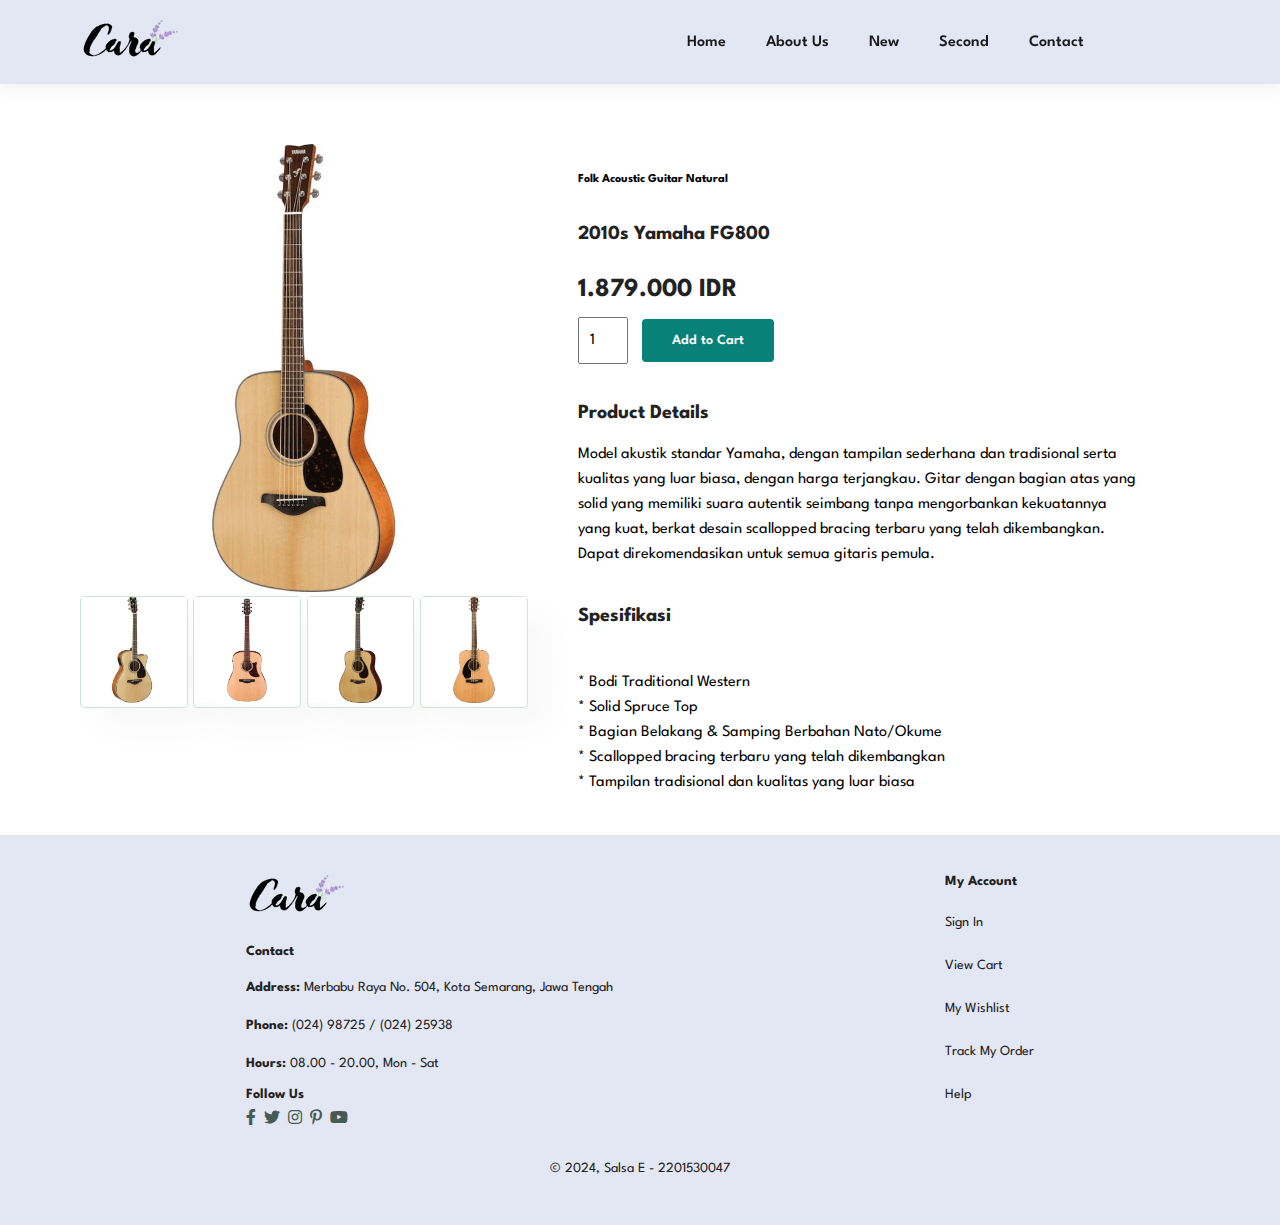
==== 2010s-yamaha-na.html @ 7b3b7b83 "updating index" ====
<!DOCTYPE html>
<html lang="en">

    <head>
        <meta charset="UTF-8">
        <meta http-equiv="X-UA-Compatible" content="IE=edge">
        <meta name="viewport" content="width=device-width, initial-scale=1.0">
        <title>Cara Coustic</title>
        <link rel="stylesheet" href="https://pro.fontawesome.com/releases/v5.10.0/css/all.css" />

        <link rel="stylesheet" href="style.css">
    </head>

    <body>
        <!-- SECTION HEADER -->
        <section id="header">
            <a href="#"><img src="img/logo.png" alt="" class="logo" alt=""></a>

            <div>
                <ul id="navbar">
                    <li><a href="index.html">Home</a></li>
                    <li><a href="about.html">About Us</a></li>
                    <li><a href="new.html">New</a></li>
                    <li><a href="second.html">Second</a></li>
                    <li><a href="contact.html">Contact</a></li>
                    <li id="lg-bag"><a href="cart.html"><i class="far fa-shopping-bag"></i></a></li>
                    <li id="lg-love"><a href="wishlist.html"><i class="fa fa-heart-o"></i></a></li>
                    <a href="#" id="close"><i class="far fa-times"></i></a>
                </ul>
            </div>
            <div id="mobile">
                <a href="cart.html"><i class="far fa-shopping-bag"></i></i></a>
                <a href="wishlist.html"><i class="fa fa-heart-o"></i></a>
                <i id="bar" class="fas fa-outdent"></i>
            </div>
        </section>

        <!-- SECTION PRODUK YANG DIJUAL -->
        <section id="prodetails" class="section-p1">
            <div class="single-pro-image">
                <img src="img/product-guitar-index/2010s Yamaha FG800 Folk Acoustic Guitar Natural.jpg" width="100%" id="MainImg" alt="">

                <div class="small-img-group">
                    <div class="small-img-col">
                        <img src="img/product-guitar-index/2021 Yamaha FSX820C Natural.jpg" width="100%" class="small-img" alt="">
                    </div>
                    <div class="small-img-col">
                        <img src="img/product-guitar-index/Ibanez AAD100E-OPN.jpg" width="100%" class="small-img" alt="">
                    </div>
                    <div class="small-img-col">
                        <img src="img/product-guitar-index/Yamaha FG9 M Solid Mahogany.jpg" width="100%" class="small-img" alt="">
                    </div>
                    <div class="small-img-col">
                        <img src="img/product-guitar-index/Fender CD-60S Left-Handed _ Reverb.jpg" width="100%" class="small-img" alt="">
                    </div>
                </div>
            </div>

            <div class="single-pro-details">
                <h6>Folk Acoustic Guitar Natural</h6>
                <h4>2010s Yamaha FG800</h4>
                <h2>1.879.000 IDR</h2>
                <input type="number" value="1">
                <button class="normal">Add to Cart</button>
                <h4>Product Details</h4>
                <span>Model akustik standar Yamaha, dengan tampilan sederhana dan tradisional serta kualitas yang luar biasa, dengan harga terjangkau. Gitar dengan bagian atas yang solid yang memiliki suara autentik seimbang tanpa mengorbankan kekuatannya yang kuat, berkat desain scallopped bracing terbaru yang telah dikembangkan. Dapat direkomendasikan untuk semua gitaris pemula.  
                </span>
                <h4>Spesifikasi</h4>
                <span><br>* Bodi Traditional Western
                <br>* Solid Spruce Top
                <br>* Bagian Belakang & Samping Berbahan Nato/Okume
                <br>* Scallopped bracing terbaru yang telah dikembangkan
                <br>* Tampilan tradisional dan kualitas yang luar biasa</span>

            </div>
        </section>

        <!-- SECTION FOOTER -->
        <footer class="section-p1">
            <div class="col">
                <img class="logo" src="img/logo.png" alt="">
                <h4>Contact</h4>
                <p><strong>Address: </strong>Merbabu Raya No. 504, Kota Semarang, Jawa Tengah</p>
                <p><strong>Phone: </strong>(024) 98725 / (024) 25938</p>
                <p><strong>Hours: </strong>08.00 - 20.00, Mon - Sat</p>
                <div class="follow">
                    <h4>Follow Us</h4>
                    <div class="icon">
                        <i class="fab fa-facebook-f"></i>
                        <i class="fab fa-twitter"></i>
                        <i class="fab fa-instagram"></i>
                        <i class="fab fa-pinterest-p"></i>
                        <i class="fab fa-youtube"></i>
                    </div>
                </div>
            </div>

            <div class="col">
                <h4>My Account</h4>
                <a href="#">Sign In</a>
                <a href="#">View Cart</a>
                <a href="#">My Wishlist</a>
                <a href="#">Track My Order</a>
                <a href="#">Help</a>
            </div>

            <div class="copyright">
                <p>© 2024, Salsa E - 2201530047</p>
            </div>
        </footer>


        <script src="script.js"></script>
    </body>

</html>
---- style.css ----
@import url("https://fonts.googleapis.com/css2?family=Spartan:wght@100;200;300;400;500;600;700;800;900&display=swap");
* {
  margin: 0;
  padding: 0;
  box-sizing: border-box;
  font-family: "Spartan", sans-serif;
}

html {
  scroll-behavior: smooth;
}

/* Global Styles */

h1 {
  font-size: 50px;
  line-height: 64px;
  color: #222;
}

h2 {
  font-size: 46px;
  line-height: 54px;
  color: #222;
}

h4 {
  font-size: 20px;
  color: #222;
}

h6 {
  font-weight: 700;
  font-size: 12px;
}

p {
  font-size: 16px;
  color: #465b52;
  margin: 15px 0 20px 0;
}

.section-p1 {
  padding: 40px 80px;
}

.section-m1 {
  margin: 40px 0;
}

button.normal {
  font-size: 14px;
  font-weight: 600;
  padding: 15px 30px;
  color: #000;
  background-color: #fff;
  border-radius: 4px;
  cursor: pointer;
  border: none;
  outline: none;
  transition: 0.2s;
}

body {
  width: 100%;
}

#header {
  display: flex;
  align-items: center;
  justify-content: space-between;
  padding: 20px 80px;
  background: #E3E6F3;
  box-shadow: 0 5px 15px rgba(0, 0, 0, 0.06);
  z-index: 999;
  position: sticky;
  top: 0;
  left: 0;
}

#navbar {
  display: flex;
  align-items: center;
  justify-content: center;
}

#navbar li {
  list-style: none;
  padding: 0 20px;
  position: relative;
}


#navbar li a{
  text-decoration: none;
  text-decoration: 16px;
  font-weight: 600;
  color: #1a1a1a;
  transition: 0.3s ease;
}

#navbar li a:hover,
#navbar li a.active {
  color: #088178 ;
}

#navbar li a.active::after
#navbar li a:hover::after{
  content: "";
  width: 30px;
  height: 2px;
  background: #088178;
  position: absolute;
  bottom: -4px;
  left: 20px;

}

#mobile {
  display: none;
  align-items: center;
}

#close {
  display: none;
}

#hero {
  background-image: url("img/gitar-akustik-banner.png");
  height: 90vh;
  width: 100%;
  background-size: cover;
  background-position: top 25% right 0;
  padding: 0 80px;
  display: flex;
  flex-direction: column;
  align-items: flex-start;
  align-items: flex-start;
  justify-content: center;
}

#hero h4 {
  padding-bottom: 15px;
}

#hero h1 {
  color: #088178;
}

#hero button {
  background-image: url("img/button.png");
  background-color: transparent;
  color: #088178;
  border: 0;
  padding: 14px 80px 14px 65px;
  background-repeat: no-repeat;
  cursor: pointer;
  font-weight: 700;
  font-size: 15px;
}

#feature {
  display: flex;
  align-items: center;
  justify-content:space-around;
  flex-wrap: wrap;
} 

#feature .fe-box {
  width: 180px;
  text-align: center;
  padding: 25px 15px;
  box-shadow: 20px 20px 34px rgba(0, 0, 0, 0.03);
  border: 1px solid #cce7d0;
  border-radius: 4px;
  margin: 15px 0;
}

#feature .fe-box:hover {
  box-shadow: 10px 10px 54px rgba(70, 62, 221, 0.1);
}

#feature .fe-box img {
  width: 100%;
  margin-bottom: 10px;
}

#feature .fe-box h6 {
  display: inline-block;
  padding: 9px 8px 6px 8px;
  line-height: 1;
  border-radius: 4px;
  color: #088178;
  background-color: #d1e8f2;
}

#feature .fe-box:nth-child(2) h6 {
  background-color: #fddde4 ;
}

#feature .fe-box:nth-child(3) h6 {
  background-color: #cdebbc;
}

#feature .fe-box:nth-child(4) h6 {
  background-color: #cdd4f8;
}

#feature .fe-box:nth-child(5) h6 {
  background-color: #fff2e5;
}

#product1 {
  text-align: center;
}

#product1 .pro-container {
  display: flex;
  justify-content: space-between;
  padding-top: 20px;
  flex-wrap: wrap;
}

#product1 .pro {
  width: 23%;
  min-width: 250px;
  padding: 10px 12px;
  border: 1px solid #cce7d0;
  border-radius: 25px;
  cursor: pointer;
  box-shadow: 20px 20px 30px rgba(0, 0, 0, 0.02);
  margin: 15px 0;
  position: relative;
}

#product1 .pro:hover {
  box-shadow: 20px 20px 30px rgba(0, 0, 0, 0.06);
}

#product1 .pro img {
  width: 100%;
  border-radius: 20px;
}

#product1 .pro .des {
  text-align: start;
  padding: 10px 0;
}

#product1 .pro .des span {
  color: #606063;
  font-size: 12px;
}

#product1 .pro .des h5 {
  padding-top: 7px;
  color: #1a1a1a;
  font-size: 14px;
}

#product1 .pro .des i {
  font-size: 12px;
  color: rgb(243, 181, 25);
}

#product1 .pro .des h4 {
  padding-top: 7px;
  font-size: 15px;
  font-weight: 700;
  color: #088178;
}

#product1 .pro .cart, 
#product1 .pro .heart {
  width: 40px;
  height: 40px;
  line-height: 40px;
  border-radius: 50px;
  background-color: #e8f6ea;
  font-weight: 500;
  color: #088178;
  border: 1px solid #cce7d0;
  position: absolute;
  bottom: 20px;
  right: 10px;
}

#banner {
  display: flex;
  flex-direction: column;
  justify-content: center;
  align-items: center;
  text-align: center;
  background-image: url("img/banner/b-index.png");
  width: 100%;
  height: 40vh;
  background-size: cover;
  background-position: center;
}

#banner h4 {
  color: #fff;
  font-size: 16px;
}

#banner h2 {
  color: #fff;
  font-size: 30px;
  padding: 10px 0;
}

#banner h2 span {
  color: rgb(243, 181, 25);
}

#banner button:hover {
  background: #088178;
  color: #fff;
}

#product1 button:hover {
  background: #088178;
  color: #fff;
}

#product1 button {
  font-size: 14px;
  font-weight: 600;
  padding: 15px 30px;
  color: #fff;
  background-color: #000;
  border-radius: 4px;
  cursor: pointer;
  border: none;
  outline: none;
  transition: 0.2s;
}

footer {
  background-color: #E3E6F3;
  display: flex;
  flex-wrap: wrap;
  justify-content: space-around;
}

footer .col {
  display: flex;
  flex-direction: column;
  align-items: flex-start;
  margin-bottom: 20px;
}

footer .logo {
  margin-bottom: 30px;
}

footer h4 {
  font-size: 14px;
  padding-bottom: 8px;
}

footer p {
  font-size: 14px;
  text-decoration: none;
  color: #222;
  margin-bottom: 10px;
}

footer a {
  margin-top: 20px;
  font-size: 14px;
  text-decoration: none;
  color: #222;
  margin-bottom: 10px;
}

footer .follow {
  margin-top: 8px;
}

footer .follow i {
  color: #465b52;
  padding-right: 4px;
  cursor: pointer;
}

footer .follow i:hover,
footer a:hover {
  color: #088178;
}

footer .copyright {
  width: 100%;
  text-align: center;
}

@media (max-width: 799px) {
  .section-p1 {
    padding: 40px 80px;
  }
  #navbar {
    display: flex;
    flex-direction: column;
    align-items: flex-start;
    justify-content: flex-start;
    position: fixed;
    top: 0;
    right: -300px;
    height: 100vh;
    width: 300px;
    background-color: #E3E6F3;
    box-shadow: 0 40px 60px rgba(0, 0, 0, 0.1);
    padding: 80px 0 0 10px;
    transition: 0.3s;
  }
  #navbar li {
    margin-bottom: 25px;
  }

  #navbar.active {
    right: 0px;
  }

  #mobile {
    display: flex;
    align-items: center;
  }

  #mobile i {
    color: #1a1a1a;
    font-size: 24px;
    padding-left: 20px;
  }

  #close {
    display: initial;
    position: absolute;
    top: 30px;
    left: 30px;
    color: #222;
    font-size: 24px;
  }
   
  #lg-bag,
  #lg-love {
    display: none;
  }

  #hero {
    height: 90vh;
    padding: 0 80px;
    background-position: top 30% right 30%;
  }

  #feature {
    justify-content: center;
  }

  #feature .fe-box {
    margin: 15px 15px;
  }

  #product1 .pro-container {
    justify-content: center;
  }

  #product1 .pro {
    margin: 15px;
  }

  #banner {
    height: 20vh;
  }

  footer {
    justify-content: start;
  }
}

@media (max-width: 277px) {
  .section-p1 {
    padding: 20px;
  }
  #header {
    padding: 10px 30px;
  }

  h1 {
    font-size: 38px;
  }

  h2 {
    font-size: 32px;
  }

  #hero {
    padding: 0 20px;
    background-position: 55%;
  }

  #feature .fe-box {
    width: 155px;
    margin: 0 0 15px 0;
  }

  #product1 .pro {
    width: 100%;
  }

  #banner {
    height: 40vh;
  }

  footer {
    align-content: start;
  }

  #footer .copyright {
    text-align: start;
  }
}



/* SINGLE PRODUCT */
#prodetails {
  display: flex;
  margin-top: 20px;
}

#prodetails .single-pro-image {
  width: 40%;
  margin-right: 50px;
}

.small-img-group {
  display: flex;
  justify-content: space-between;
}

.small-img-col {
  margin-top: 10px;
  flex-basis: 24%;
  cursor: pointer;
  width: 180px;
  text-align: center;
  padding: 0px 0px;
  box-shadow: 20px 20px 34px rgba(0, 0, 0, 0.03);
  border: 1px solid #cce7d0;
  border-radius: 4px;
  margin: 0px 0;
}

#prodetails .single-pro-details {
  width: 50%;
  padding-top: 30px;
}

#prodetails .single-pro-details h4 {
  padding: 40px 0 20px 0;
}

#prodetails .single-pro-details h2 {
  font-size: 26px;
}

#prodetails .single-pro-details input {
  width: 50px;
  height: 47px;
  padding-left: 10px;
  font-size: 16px;
  margin-right: 10px;
}

#prodetails .single-pro-details input:focus {
  outline: none;
}

#prodetails .single-pro-details button {
  background: #088178;
  color: #fff;
}

#prodetails .single-pro-details span {
  line-height: 25px;
}
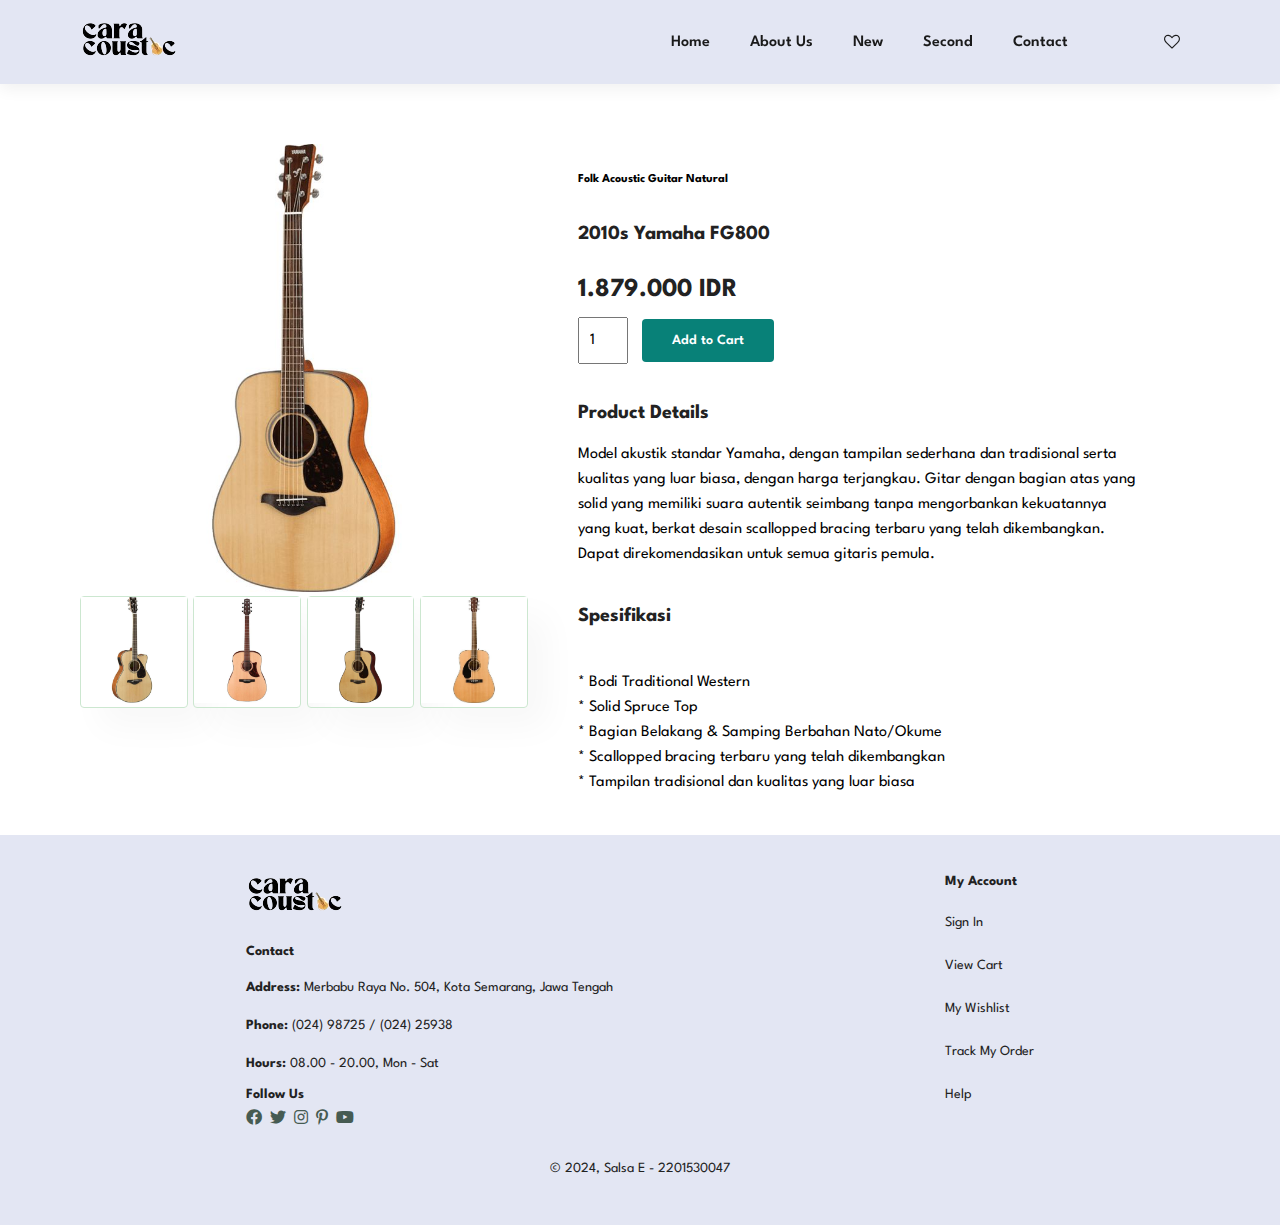
==== commit 7ebcb8ec: "ganti logo" ====
--- a/2010s-yamaha-na.html
+++ b/2010s-yamaha-na.html
@@ -1,116 +1,132 @@
 <!DOCTYPE html>
 <html lang="en">
 
-    <head>
-        <meta charset="UTF-8">
-        <meta http-equiv="X-UA-Compatible" content="IE=edge">
-        <meta name="viewport" content="width=device-width, initial-scale=1.0">
-        <title>Cara Coustic</title>
-        <link rel="stylesheet" href="https://pro.fontawesome.com/releases/v5.10.0/css/all.css" />
+<head>
+    <meta charset="UTF-8">
+    <meta http-equiv="X-UA-Compatible" content="IE=edge">
+    <meta name="viewport" content="width=device-width, initial-scale=1.0">
+    <title>Cara Coustic</title>
+    <link rel="icon" type="image/png" href="img/cara-title.png">
+    <link rel="stylesheet" href="https://pro.fontawesome.com/releases/v5.10.0/css/all.css" />
+    <link rel="stylesheet" href="https://cdnjs.cloudflare.com/ajax/libs/font-awesome/4.7.0/css/font-awesome.min.css">
+    <link rel="stylesheet" href="style.css">
+</head>
 
-        <link rel="stylesheet" href="style.css">
-    </head>
+<body>
+    <!-- SECTION HEADER -->
+    <section id="header">
+        <a href="#"><img src="img/cara2.png" alt="" class="logo" alt=""></a>
 
-    <body>
-        <!-- SECTION HEADER -->
-        <section id="header">
-            <a href="#"><img src="img/logo.png" alt="" class="logo" alt=""></a>
+        <div>
+            <ul id="navbar">
+                <li><a href="index.html">Home</a></li>
+                <li><a href="about.html">About Us</a></li>
+                <li><a href="new.html">New</a></li>
+                <li><a href="second.html">Second</a></li>
+                <li><a href="contact.html">Contact</a></li>
+                <li id="lg-bag"><a href="cart.html"><i class="far fa-shopping-bag"></i></a></li>
+                <li id="lg-love"><a href="wishlist.html"><i class="fa fa-heart-o"></i></a></li>
+                <a href="#" id="close"><i class="far fa-times"></i></a>
+            </ul>
+        </div>
+        <div id="mobile">
+            <a href="cart.html"><i class="far fa-shopping-bag"></i></a>
+            <a href="wishlist.html"><i class="fa fa-heart-o"></i></a>
+            <i id="bar" class="fas fa-outdent"></i>
+        </div>
+    </section>
 
-            <div>
-                <ul id="navbar">
-                    <li><a href="index.html">Home</a></li>
-                    <li><a href="about.html">About Us</a></li>
-                    <li><a href="new.html">New</a></li>
-                    <li><a href="second.html">Second</a></li>
-                    <li><a href="contact.html">Contact</a></li>
-                    <li id="lg-bag"><a href="cart.html"><i class="far fa-shopping-bag"></i></a></li>
-                    <li id="lg-love"><a href="wishlist.html"><i class="fa fa-heart-o"></i></a></li>
-                    <a href="#" id="close"><i class="far fa-times"></i></a>
-                </ul>
-            </div>
-            <div id="mobile">
-                <a href="cart.html"><i class="far fa-shopping-bag"></i></i></a>
-                <a href="wishlist.html"><i class="fa fa-heart-o"></i></a>
-                <i id="bar" class="fas fa-outdent"></i>
-            </div>
-        </section>
+    <!-- SECTION PRODUK YANG DIJUAL -->
+    <section id="prodetails" class="section-p1">
+        <div class="single-pro-image">
+            <img src="img/product-guitar-index/2010s Yamaha FG800 Folk Acoustic Guitar Natural.jpg" width="100%"
+                id="MainImg" alt="">
 
-        <!-- SECTION PRODUK YANG DIJUAL -->
-        <section id="prodetails" class="section-p1">
-            <div class="single-pro-image">
-                <img src="img/product-guitar-index/2010s Yamaha FG800 Folk Acoustic Guitar Natural.jpg" width="100%" id="MainImg" alt="">
-
-                <div class="small-img-group">
-                    <div class="small-img-col">
-                        <img src="img/product-guitar-index/2021 Yamaha FSX820C Natural.jpg" width="100%" class="small-img" alt="">
-                    </div>
-                    <div class="small-img-col">
-                        <img src="img/product-guitar-index/Ibanez AAD100E-OPN.jpg" width="100%" class="small-img" alt="">
-                    </div>
-                    <div class="small-img-col">
-                        <img src="img/product-guitar-index/Yamaha FG9 M Solid Mahogany.jpg" width="100%" class="small-img" alt="">
-                    </div>
-                    <div class="small-img-col">
-                        <img src="img/product-guitar-index/Fender CD-60S Left-Handed _ Reverb.jpg" width="100%" class="small-img" alt="">
-                    </div>
+            <div class="small-img-group">
+                <div class="small-img-col">
+                    <img src="img/product-guitar-index/2021 Yamaha FSX820C Natural.jpg" width="100%" class="small-img"
+                        alt="">
+                </div>
+                <div class="small-img-col">
+                    <img src="img/product-guitar-index/Ibanez AAD100E-OPN.jpg" width="100%" class="small-img" alt="">
+                </div>
+                <div class="small-img-col">
+                    <img src="img/product-guitar-index/Yamaha FG9 M Solid Mahogany.jpg" width="100%" class="small-img"
+                        alt="">
+                </div>
+                <div class="small-img-col">
+                    <img src="img/product-guitar-index/Fender CD-60S Left-Handed _ Reverb.jpg" width="100%"
+                        class="small-img" alt="">
                 </div>
             </div>
+        </div>
 
-            <div class="single-pro-details">
-                <h6>Folk Acoustic Guitar Natural</h6>
-                <h4>2010s Yamaha FG800</h4>
-                <h2>1.879.000 IDR</h2>
-                <input type="number" value="1">
-                <button class="normal">Add to Cart</button>
-                <h4>Product Details</h4>
-                <span>Model akustik standar Yamaha, dengan tampilan sederhana dan tradisional serta kualitas yang luar biasa, dengan harga terjangkau. Gitar dengan bagian atas yang solid yang memiliki suara autentik seimbang tanpa mengorbankan kekuatannya yang kuat, berkat desain scallopped bracing terbaru yang telah dikembangkan. Dapat direkomendasikan untuk semua gitaris pemula.  
-                </span>
-                <h4>Spesifikasi</h4>
-                <span><br>* Bodi Traditional Western
+        <div class="single-pro-details">
+            <h6>Folk Acoustic Guitar Natural</h6>
+            <h4>2010s Yamaha FG800</h4>
+            <h2>1.879.000 IDR</h2>
+            <input type="number" value="1">
+            <!-- Tombol Add to Cart -->
+            <button class="normal" onclick="addToCart()">Add to Cart</button>
+            <h4>Product Details</h4>
+            <span>Model akustik standar Yamaha, dengan tampilan sederhana dan tradisional serta kualitas yang luar
+                biasa, dengan harga terjangkau. Gitar dengan bagian atas yang solid yang memiliki suara autentik seimbang
+                tanpa mengorbankan kekuatannya yang kuat, berkat desain scallopped bracing terbaru yang telah
+                dikembangkan. Dapat direkomendasikan untuk semua gitaris pemula.
+            </span>
+            <h4>Spesifikasi</h4>
+            <span><br>* Bodi Traditional Western
                 <br>* Solid Spruce Top
                 <br>* Bagian Belakang & Samping Berbahan Nato/Okume
                 <br>* Scallopped bracing terbaru yang telah dikembangkan
                 <br>* Tampilan tradisional dan kualitas yang luar biasa</span>
 
-            </div>
-        </section>
+        </div>
+    </section>
 
-        <!-- SECTION FOOTER -->
-        <footer class="section-p1">
-            <div class="col">
-                <img class="logo" src="img/logo.png" alt="">
-                <h4>Contact</h4>
-                <p><strong>Address: </strong>Merbabu Raya No. 504, Kota Semarang, Jawa Tengah</p>
-                <p><strong>Phone: </strong>(024) 98725 / (024) 25938</p>
-                <p><strong>Hours: </strong>08.00 - 20.00, Mon - Sat</p>
-                <div class="follow">
-                    <h4>Follow Us</h4>
-                    <div class="icon">
-                        <i class="fab fa-facebook-f"></i>
-                        <i class="fab fa-twitter"></i>
-                        <i class="fab fa-instagram"></i>
-                        <i class="fab fa-pinterest-p"></i>
-                        <i class="fab fa-youtube"></i>
-                    </div>
+    <!-- SECTION FOOTER -->
+    <footer class="section-p1">
+        <div class="col">
+            <img class="logo" src="img/cara2.png" alt="">
+            <h4>Contact</h4>
+            <p><strong>Address: </strong>Merbabu Raya No. 504, Kota Semarang, Jawa Tengah</p>
+            <p><strong>Phone: </strong>(024) 98725 / (024) 25938</p>
+            <p><strong>Hours: </strong>08.00 - 20.00, Mon - Sat</p>
+            <div class="follow">
+                <h4>Follow Us</h4>
+                <div class="icon">
+                    <i class="fab fa-facebook-f"></i>
+                    <i class="fab fa-twitter"></i>
+                    <i class="fab fa-instagram"></i>
+                    <i class="fab fa-pinterest-p"></i>
+                    <i class="fab fa-youtube"></i>
                 </div>
             </div>
+        </div>
 
-            <div class="col">
-                <h4>My Account</h4>
-                <a href="#">Sign In</a>
-                <a href="#">View Cart</a>
-                <a href="#">My Wishlist</a>
-                <a href="#">Track My Order</a>
-                <a href="#">Help</a>
-            </div>
+        <div class="col">
+            <h4>My Account</h4>
+            <!-- Tautan untuk Login dan My Account -->
+            <a href="login.html">Sign In</a>
+            <a href="#">View Cart</a>
+            <a href="#">My Wishlist</a>
+            <a href="#">Track My Order</a>
+            <a href="#">Help</a>
+        </div>
 
-            <div class="copyright">
-                <p>© 2024, Salsa E - 2201530047</p>
-            </div>
-        </footer>
+        <div class="copyright">
+            <p>© 2024, Salsa E - 2201530047</p>
+        </div>
+    </footer>
 
+    <script src="script.js"></script>
+    <script>
+        function addToCart() {
+            // Implementasi pengecekan login di sini
+            // Contoh sederhana, arahkan langsung ke halaman login jika belum login
+            window.location.href = "login.html";
+        }
+    </script>
+</body>
 
-        <script src="script.js"></script>
-    </body>
-
-</html>+</html>
--- a/style.css
+++ b/style.css
@@ -583,4 +583,71 @@
 
 #prodetails .single-pro-details span {
   line-height: 25px;
-}+}
+
+/* Style untuk bagian form login */
+main {
+  display: flex;
+  justify-content: center;
+  align-items: center;
+  height: 100vh;
+  padding-top: 60px; /* adjust for header height */
+  background-color: #f0f0f0;
+}
+
+.login-container {
+  background-color: white;
+  padding: 20px 40px;
+  box-shadow: 0 4px 8px rgba(0, 0, 0, 0.1);
+  border-radius: 8px;
+}
+
+.login-form h2 {
+  margin-bottom: 20px;
+  text-align: center;
+}
+
+.form-group {
+  margin-bottom: 15px;
+}
+
+.form-group label {
+  display: block;
+  margin-bottom: 5px;
+}
+
+.form-group input {
+  width: 100%;
+  padding: 10px;
+  border: 1px solid #ccc;
+  border-radius: 4px;
+}
+
+.btn-login {
+  width: 100%;
+  padding: 10px;
+  background-color: #088178;
+  color: white;
+  border: none;
+  border-radius: 4px;
+  cursor: pointer;
+  transition: background-color 0.3s ease;
+}
+
+.btn-login:hover {
+  background-color: #065f5b;
+}
+
+.forgot-password, .create-account {
+  text-align: center;
+  margin-top: 10px;
+}
+
+.forgot-password a, .create-account a {
+  color: #088178;
+  text-decoration: none;
+}
+
+.forgot-password a:hover, .create-account a:hover {
+  text-decoration: underline;
+}
